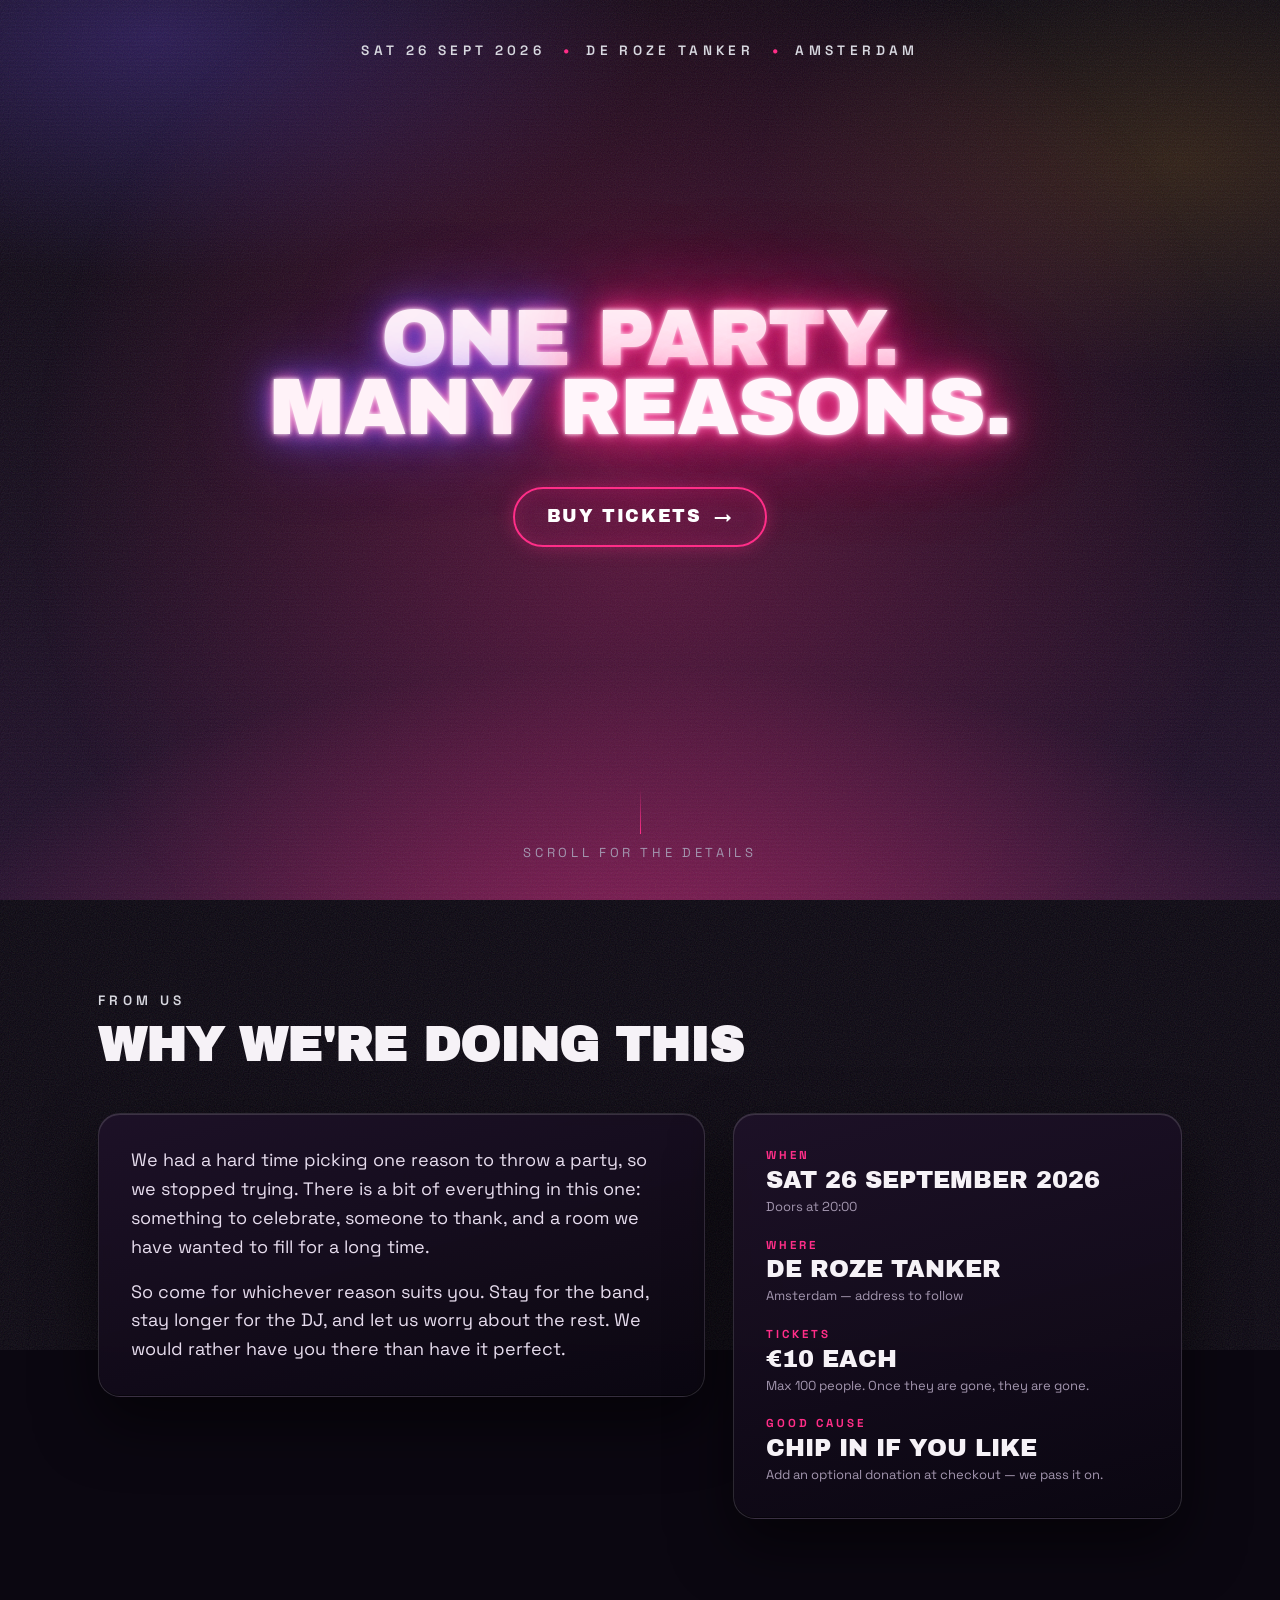
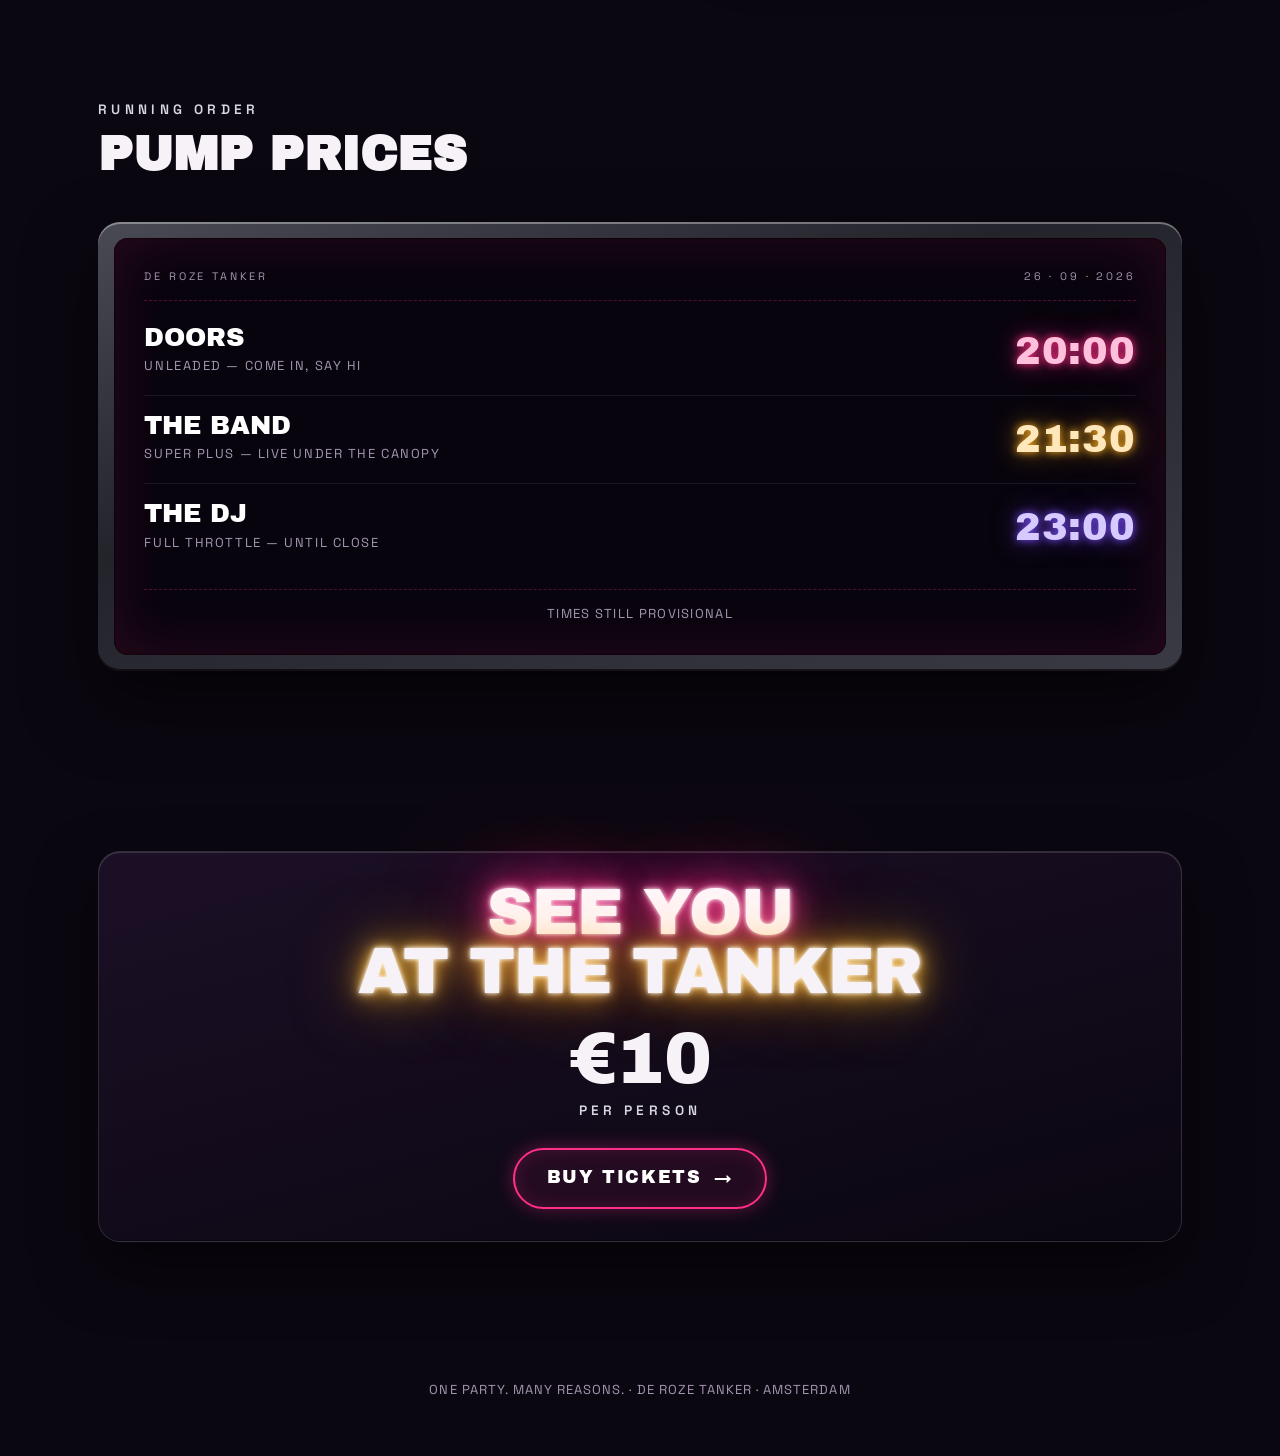
==== index.html @ 762e930d "One Party Many Reasons Website" ====
<!doctype html>
<html lang="en">
<head>
<meta charset="utf-8">
<meta name="viewport" content="width=device-width, initial-scale=1">
<title>One Party. Many Reasons. — De Roze Tanker, Amsterdam</title>
<meta name="description" content="A band, a DJ and a converted petrol station. One Party. Many Reasons. — De Roze Tanker Amsterdam, Saturday 26 September 2026.">
<meta name="theme-color" content="#0b0711">

<!-- Link preview (WhatsApp, iMessage, Signal) -->
<meta property="og:type" content="website">
<meta property="og:title" content="One Party. Many Reasons. — De Roze Tanker, Amsterdam">
<meta property="og:description" content="A band, a DJ and a converted petrol station. Saturday 26 September 2026.">

<link rel="icon" href="assets/favicon.svg" type="image/svg+xml">
<link rel="preconnect" href="https://fonts.googleapis.com">
<link rel="preconnect" href="https://fonts.gstatic.com" crossorigin>
<link rel="stylesheet" href="https://fonts.googleapis.com/css2?family=Archivo+Black&family=Space+Grotesk:wght@400;600;700&display=swap">
<link rel="stylesheet" href="css/theme.css">
<link rel="stylesheet" href="css/home.css">
</head>

<body>
<div class="atmosphere" aria-hidden="true"></div>
<div class="grain" aria-hidden="true"></div>
<div class="scanlines" aria-hidden="true"></div>

<div class="page">

  <!-- ================= HERO ================= -->
  <header class="hero">
    <div class="wrap hero__top">
      <!-- PLACEHOLDER: date -->
      <span class="eyebrow">Sat 26 Sept 2026</span>
      <span class="dot" aria-hidden="true">&bull;</span>
      <span class="eyebrow">De Roze Tanker</span>
      <span class="dot" aria-hidden="true">&bull;</span>
      <span class="eyebrow">Amsterdam</span>
    </div>

    <div class="wrap hero__main">
      <!-- Party name. "Party" and "Reasons" are pink (.neon); the rest is
           purple (.line--alt). -->
      <h1 class="display hero__title">
        <span class="line line--alt">One <span class="neon">Part<span class="flicker">y</span>.</span></span>
        <span class="line line--alt">Many <span class="neon">Reasons.</span></span>
      </h1>

      <a class="btn btn--pulse hero__cta" href="tickets.html">
        Buy tickets
        <span aria-hidden="true">&rarr;</span>
      </a>
    </div>

    <div class="wrap hero__bottom">
      <span class="scroll-cue" aria-hidden="true"></span>
      <span>Scroll for the details</span>
    </div>
  </header>

  <main>

    <!-- ================= PERSONAL NOTE ================= -->
    <section class="section" id="info">
      <div class="wrap">
        <!-- Wording comes from PERSONAL_NOTE in js/config.js — edit it there. -->
        <div class="section__head">
          <p class="eyebrow" id="note-eyebrow"></p>
          <h2 class="section__title" id="note-title"></h2>
        </div>

        <div class="info-grid">
          <div class="panel">
            <div id="note-body"></div>
            <p class="note-signoff" id="note-signoff"></p>
          </div>

          <div class="panel">
            <ul class="fact-list">
              <li class="fact">
                <span class="fact__label">When</span>
                <!-- PLACEHOLDER: date -->
                <span class="fact__value">Sat 26 September 2026</span>
                <span class="fact__note">Doors at 20:00</span>
              </li>
              <li class="fact">
                <span class="fact__label">Where</span>
                <span class="fact__value">De Roze Tanker</span>
                <!-- PLACEHOLDER: street address -->
                <span class="fact__note">Amsterdam &mdash; address to follow</span>
              </li>
              <li class="fact">
                <span class="fact__label">Tickets</span>
                <span class="fact__value">&euro;10 each</span>
                <span class="fact__note">Max 100 people. Once they are gone, they are gone.</span>
              </li>
              <li class="fact">
                <span class="fact__label">Good cause</span>
                <span class="fact__value">Chip in if you like</span>
                <span class="fact__note">Add an optional donation at checkout &mdash; we pass it on.</span>
              </li>
            </ul>
          </div>
        </div>
      </div>
    </section>

    <!-- ================= TIMETABLE ================= -->
    <section class="section" id="timetable">
      <div class="wrap">
        <div class="section__head">
          <p class="eyebrow">Running order</p>
          <h2 class="section__title">Pump prices</h2>
        </div>

        <!-- Rows are generated from LINEUP in js/config.js — edit them there. -->
        <div class="board">
          <div class="board__inner">
            <div class="board__head">
              <span>De Roze Tanker</span>
              <span>26 &middot; 09 &middot; 2026</span>
            </div>

            <ul class="board__rows" id="lineup-rows"></ul>

            <p class="board__foot" id="lineup-note"></p>
          </div>
        </div>
      </div>
    </section>

    <!-- ================= CLOSER ================= -->
    <section class="section">
      <div class="wrap">
        <div class="panel closer">
          <h2 class="closer__title display">
            <span class="neon">See you</span><br>
            <span class="neon--amber">at the tanker</span>
          </h2>
          <div class="price-strip">
            <div>
              <div class="price-strip__amount display">&euro;10</div>
              <p class="eyebrow" style="margin-top:.5rem">per person</p>
            </div>
          </div>
          <a class="btn btn--pulse" href="tickets.html">
            Buy tickets
            <span aria-hidden="true">&rarr;</span>
          </a>
        </div>
      </div>
    </section>

  </main>

  <footer class="site-footer">
    <div class="wrap">One Party. Many Reasons. &middot; De Roze Tanker &middot; Amsterdam</div>
  </footer>

</div>

<script type="module" src="js/home.js"></script>
</body>
</html>
---- css/theme.css ----
/* =========================================================================
   One Party. Many Reasons. — shared design system
   Theme: a pink neon petrol station forecourt, after dark.
   ========================================================================= */

/* ---------- Tokens ---------- */
:root {
  /* Colour */
  --night:        #0b0711;
  --night-2:      #150b1c;
  --night-3:      #1e1128;
  --pink:         #ff2e88;
  --magenta:      #ff6fb5;
  --amber:        #ffb020;
  --violet:       #7b4dff;
  --chrome:       #d8d8e0;
  --paper:        #f6f2f7;
  --muted:        #a396af;
  --danger:       #ff5a5a;

  /* Type */
  --font-display: "Archivo Black", "Arial Black", system-ui, sans-serif;
  --font-body:    "Space Grotesk", ui-sans-serif, system-ui, sans-serif;
  --font-mono:    "Space Grotesk", ui-monospace, monospace;

  /* Fluid type scale */
  /* The headline is a fixed two-line lockup, so this must keep the longest
     line ("Many Reasons.", 9.26em wide in Archivo Black) inside the content
     gutters at every viewport — the lines are `nowrap`, so an oversized value
     overflows sideways rather than wrapping.
     9.3vw tracks the container almost exactly (gutters are 5vw a side), which
     means the title fills the width on a phone; the 5rem cap stops it from
     dominating on a laptop. Re-tune both if the party name changes. */
  --fs-hero:  clamp(1.5rem, 9.3vw, 5rem);
  --fs-h2:    clamp(1.75rem, 5vw, 3rem);
  --fs-h3:    clamp(1.15rem, 2.5vw, 1.5rem);
  --fs-body:  clamp(1rem, 0.95rem + 0.3vw, 1.125rem);
  --fs-small:  0.8125rem;

  /* Space & shape */
  --gutter:   clamp(1.25rem, 5vw, 3rem);
  --radius:   14px;
  --radius-lg: 22px;
  --maxw:     1180px;

  /* Neon glow recipes */
  --glow-pink: 0 0 6px rgba(255, 46, 136, 0.9), 0 0 22px rgba(255, 46, 136, 0.55),
               0 0 55px rgba(255, 46, 136, 0.3);
  --glow-soft: 0 0 18px rgba(255, 46, 136, 0.35);
}

/* ---------- Reset ---------- */
*,
*::before,
*::after { box-sizing: border-box; }

html { -webkit-text-size-adjust: 100%; scroll-behavior: smooth; }

body {
  margin: 0;
  min-height: 100dvh;
  background: var(--night);
  color: var(--paper);
  font-family: var(--font-body);
  font-size: var(--fs-body);
  line-height: 1.6;
  overflow-x: hidden;
  -webkit-font-smoothing: antialiased;
}

img, svg { display: block; max-width: 100%; }
h1, h2, h3, p, figure { margin: 0; }
a { color: inherit; }

button,
input,
select { font: inherit; color: inherit; }

:focus-visible {
  outline: 2px solid var(--magenta);
  outline-offset: 3px;
  border-radius: 4px;
}

/* Screen-reader-only, and the spam honeypot */
.sr-only,
.honeypot {
  position: absolute;
  width: 1px;
  height: 1px;
  padding: 0;
  margin: -1px;
  overflow: hidden;
  clip: rect(0 0 0 0);
  white-space: nowrap;
  border: 0;
}

/* ---------- Page atmosphere ---------- */
/* Forecourt haze: a pink horizon glow behind everything. */
.atmosphere {
  position: fixed;
  inset: 0;
  z-index: 0;
  pointer-events: none;
  background:
    radial-gradient(90% 55% at 50% 108%, rgba(255, 46, 136, 0.42) 0%, rgba(255, 46, 136, 0) 62%),
    radial-gradient(65% 45% at 12% 4%,   rgba(123, 77, 255, 0.28) 0%, rgba(123, 77, 255, 0) 60%),
    radial-gradient(55% 40% at 92% 18%,  rgba(255, 176, 32, 0.14) 0%, rgba(255, 176, 32, 0) 60%),
    linear-gradient(180deg, var(--night) 0%, var(--night-2) 55%, #220f2c 100%);
}

/* Film grain + scanlines, sitting on top of the haze. */
.grain {
  position: fixed;
  inset: -50%;
  z-index: 1;
  pointer-events: none;
  opacity: 0.22;
  background-image: url("data:image/svg+xml,%3Csvg xmlns='http://www.w3.org/2000/svg' width='240' height='240'%3E%3Cfilter id='n'%3E%3CfeTurbulence type='fractalNoise' baseFrequency='0.85' numOctaves='3'/%3E%3C/filter%3E%3Crect width='240' height='240' filter='url(%23n)' opacity='0.55'/%3E%3C/svg%3E");
}

.scanlines {
  position: fixed;
  inset: 0;
  z-index: 1;
  pointer-events: none;
  opacity: 0.35;
  background: repeating-linear-gradient(
    180deg,
    rgba(0, 0, 0, 0) 0px,
    rgba(0, 0, 0, 0) 2px,
    rgba(0, 0, 0, 0.18) 3px,
    rgba(0, 0, 0, 0) 4px
  );
}

/* Everything real sits above the atmosphere layers. */
.page { position: relative; z-index: 2; }

/* ---------- Layout ---------- */
.wrap {
  width: 100%;
  max-width: var(--maxw);
  margin-inline: auto;
  padding-inline: var(--gutter);
}

.stack > * + * { margin-top: var(--stack-gap, 1rem); }

/* ---------- Typography helpers ---------- */
.eyebrow {
  font-size: clamp(0.7rem, 2.2vw, 0.85rem);
  letter-spacing: 0.32em;
  text-transform: uppercase;
  color: var(--chrome);
  font-weight: 600;
}

.display {
  font-family: var(--font-display);
  text-transform: uppercase;
  line-height: 0.86;
  letter-spacing: -0.01em;
  font-weight: 400;
}

/* The neon tube effect: bright core, coloured halo. */
.neon {
  color: #fff6fb;
  text-shadow:
    0 0 4px #fff,
    0 0 12px var(--magenta),
    0 0 30px var(--pink),
    0 0 70px rgba(255, 46, 136, 0.75),
    0 0 120px rgba(255, 46, 136, 0.45);
}

.neon--amber {
  text-shadow:
    0 0 4px #fff,
    0 0 12px #ffd07a,
    0 0 30px var(--amber),
    0 0 70px rgba(255, 176, 32, 0.6);
}

.lede {
  color: #e6dced;
  max-width: 58ch;
}

.muted { color: var(--muted); }

/* ---------- Buttons ---------- */
.btn {
  --btn-accent: var(--pink);
  display: inline-flex;
  align-items: center;
  justify-content: center;
  gap: 0.7em;
  min-height: 56px;
  padding: 0.9rem 2rem;
  border: 2px solid var(--btn-accent);
  border-radius: 999px;
  background: rgba(255, 46, 136, 0.08);
  color: #fff;
  font-family: var(--font-display);
  font-size: clamp(0.95rem, 2.6vw, 1.1rem);
  letter-spacing: 0.09em;
  text-transform: uppercase;
  text-decoration: none;
  cursor: pointer;
  box-shadow: var(--glow-soft), inset 0 0 18px rgba(255, 46, 136, 0.16);
  transition: transform 0.18s ease, box-shadow 0.25s ease, background-color 0.25s ease;
}

.btn:hover:not(:disabled) {
  background: rgba(255, 46, 136, 0.2);
  box-shadow: var(--glow-pink), inset 0 0 26px rgba(255, 46, 136, 0.3);
  transform: translateY(-2px);
}

.btn:active:not(:disabled) { transform: translateY(0); }

.btn:disabled {
  opacity: 0.45;
  cursor: not-allowed;
  box-shadow: none;
}

.btn--ghost {
  --btn-accent: rgba(216, 216, 224, 0.35);
  background: transparent;
  box-shadow: none;
  color: var(--chrome);
  font-family: var(--font-body);
  font-weight: 600;
  letter-spacing: 0.04em;
  min-height: 48px;
  padding: 0.7rem 1.4rem;
}

.btn--ghost:hover:not(:disabled) {
  background: rgba(216, 216, 224, 0.08);
  box-shadow: none;
  color: #fff;
}

.btn--block { width: 100%; }

/* ---------- Panels ---------- */
/* A chrome-bezelled instrument panel, like a pump housing. */
.panel {
  position: relative;
  border-radius: var(--radius-lg);
  padding: clamp(1.25rem, 4vw, 2rem);
  background: linear-gradient(165deg, rgba(30, 17, 40, 0.92), rgba(11, 7, 17, 0.94));
  border: 1px solid rgba(216, 216, 224, 0.16);
  box-shadow:
    inset 0 1px 0 rgba(255, 255, 255, 0.14),
    inset 0 -1px 0 rgba(0, 0, 0, 0.5),
    0 26px 60px rgba(0, 0, 0, 0.55);
  backdrop-filter: blur(6px);
}

.panel--tight { padding: clamp(1rem, 3vw, 1.4rem); }

/* ---------- Chrome divider ---------- */
.rule {
  height: 1px;
  border: 0;
  margin: 0;
  background: linear-gradient(
    90deg,
    transparent,
    rgba(216, 216, 224, 0.32) 20%,
    rgba(255, 46, 136, 0.5) 50%,
    rgba(216, 216, 224, 0.32) 80%,
    transparent
  );
}

/* ---------- Footer ---------- */
.site-footer {
  padding: 3rem 0 3.5rem;
  text-align: center;
  color: var(--muted);
  font-size: var(--fs-small);
  letter-spacing: 0.08em;
  text-transform: uppercase;
}

/* ---------- Motion ---------- */
@media (prefers-reduced-motion: reduce) {
  html { scroll-behavior: auto; }

  *,
  *::before,
  *::after {
    animation-duration: 0.001ms !important;
    animation-iteration-count: 1 !important;
    transition-duration: 0.001ms !important;
  }
}
---- css/home.css ----
/* =========================================================================
   Home page — the forecourt
   ========================================================================= */

/* ---------- Hero ---------- */
.hero {
  position: relative;
  min-height: 100svh;
  display: grid;
  grid-template-rows: auto 1fr auto;
  padding-block: clamp(1.5rem, 4vh, 2.5rem) clamp(1.5rem, 4vh, 2.5rem);
  text-align: center;
  overflow: hidden;
}

/* The pump-island canopy light: a cone of pink spilling down the page. */
.hero::before {
  content: "";
  position: absolute;
  top: -22vh;
  left: 50%;
  width: min(150vw, 1400px);
  aspect-ratio: 1 / 1;
  translate: -50% 0;
  background: radial-gradient(circle, rgba(255, 46, 136, 0.28) 0%, rgba(255, 46, 136, 0) 62%);
  pointer-events: none;
}

.hero__top,
.hero__main,
.hero__bottom { position: relative; }

.hero__top {
  display: flex;
  flex-wrap: wrap;
  justify-content: center;
  align-items: center;
  gap: 0.5rem 1.1rem;
}

.hero__top .dot { color: var(--pink); }

.hero__main {
  display: flex;
  flex-direction: column;
  justify-content: center;
  align-items: center;
  gap: clamp(1.25rem, 4vh, 2.25rem);
  padding-block: clamp(2rem, 6vh, 3rem);
}

/* No max-width: the longest line ("Many Reasons." — 9.26em in Archivo Black)
   is what --fs-hero is sized against, so the natural width is the constraint.
   A ch-based cap here would clip it back into a wrap. */
.hero__title {
  font-size: var(--fs-hero);
}

/* The name is a deliberate two-line lockup: "One Party." over "Many Reasons.".
   Without nowrap the second line breaks into "Many" / "Reasons." as soon as the
   font outgrows the container, and the headline silently becomes three lines on
   wide screens while staying two on a phone. --fs-hero guarantees the fit. */
.hero__title .line {
  display: block;
  white-space: nowrap;
}

/* Second line reads cooler — violet-leaning halo for contrast. */
.hero__title .line--alt {
  color: #fff2f8;
  text-shadow:
    0 0 4px #fff,
    0 0 14px var(--magenta),
    0 0 34px var(--violet),
    0 0 80px rgba(123, 77, 255, 0.6);
}

/* One letter buzzes like a tired tube. */
.flicker { animation: flicker 7s infinite steps(1, end); }

@keyframes flicker {
  0%, 41%, 43.5%, 45%, 47.5%, 100% { opacity: 1; }
  42%, 44%, 46% { opacity: 0.28; }
}

.hero__cta { margin-top: 0.5rem; }

/* ---------- Hero on a phone ---------- */
/* The meta row wraps at this width, which can strand a separator dot at the
   start of the second line. Drop the dots and space the items instead. */
@media (max-width: 620px) {
  .hero__top { gap: 0.3rem 1.15rem; }
  .hero__top .dot { display: none; }
}

/* With only a title and a button left in it, a full-height hero on a phone
   leaves ~210px of dead space above and below the content — centring it more
   tightly cannot fix that, because the empty band is whatever is left over.
   So the hero gives up some height instead: the title still owns the screen,
   and the section below now fills the bottom of the fold rather than nothing,
   which doubles as the signal that there is more to scroll to. */
@media (max-width: 640px) {
  .hero { min-height: 78svh; }

  .hero__main {
    padding-block: clamp(1rem, 3vh, 1.75rem);
    gap: clamp(1.25rem, 3.5vh, 2rem);
  }

  /* Bigger tap target, and it gives the button more presence next to the
     now-larger title. */
  .hero__cta {
    min-height: 62px;
    padding-inline: 2.4rem;
  }
}

/* Pulsing halo on the main call to action. */
@media (prefers-reduced-motion: no-preference) {
  .btn--pulse { animation: pulse 3.2s ease-in-out infinite; }

  @keyframes pulse {
    0%, 100% { box-shadow: var(--glow-soft), inset 0 0 18px rgba(255, 46, 136, 0.16); }
    50%      { box-shadow: var(--glow-pink), inset 0 0 26px rgba(255, 46, 136, 0.28); }
  }
}

.hero__bottom {
  display: flex;
  flex-direction: column;
  align-items: center;
  gap: 0.6rem;
  color: var(--muted);
  font-size: var(--fs-small);
  letter-spacing: 0.28em;
  text-transform: uppercase;
}

.scroll-cue {
  width: 1px;
  height: 46px;
  background: linear-gradient(180deg, rgba(255, 46, 136, 0), var(--pink));
}

@media (prefers-reduced-motion: no-preference) {
  .scroll-cue { animation: drip 2.4s ease-in-out infinite; transform-origin: top; }

  @keyframes drip {
    0%, 100% { transform: scaleY(0.4); opacity: 0.4; }
    50%      { transform: scaleY(1);   opacity: 1; }
  }
}

/* ---------- Generic section ---------- */
.section { padding-block: clamp(3.5rem, 10vh, 7rem); }

.section__head {
  display: flex;
  flex-direction: column;
  gap: 0.6rem;
  margin-bottom: clamp(1.75rem, 5vw, 2.75rem);
}

.section__title {
  font-size: var(--fs-h2);
  font-family: var(--font-display);
  text-transform: uppercase;
  line-height: 1;
}

/* ---------- Info grid ---------- */
.info-grid {
  display: grid;
  gap: clamp(1rem, 3vw, 1.75rem);
}

@media (min-width: 768px) {
  .info-grid { grid-template-columns: 1.35fr 1fr; align-items: start; }
}

/* Paragraphs of the personal note, and the name(s) underneath it. */
#note-body .lede + .lede { margin-top: 1rem; }

.note-signoff {
  margin-top: 1.5rem;
  font-family: var(--font-display);
  text-transform: uppercase;
  letter-spacing: 0.06em;
  font-size: clamp(0.95rem, 2.4vw, 1.1rem);
  color: var(--pink);
}

.fact-list {
  display: grid;
  gap: 1.1rem;
  list-style: none;
  margin: 0;
  padding: 0;
}

.fact {
  display: grid;
  gap: 0.15rem;
}

.fact__label {
  font-size: 0.72rem;
  letter-spacing: 0.26em;
  text-transform: uppercase;
  color: var(--pink);
  font-weight: 700;
}

.fact__value {
  font-family: var(--font-display);
  text-transform: uppercase;
  font-size: clamp(1.1rem, 3.4vw, 1.5rem);
  line-height: 1.15;
}

.fact__note {
  color: var(--muted);
  font-size: var(--fs-small);
}

/* ---------- Timetable: the station price board ---------- */
.board {
  --led: var(--pink);
  border-radius: var(--radius-lg);
  padding: clamp(0.7rem, 2.2vw, 1rem);
  background: linear-gradient(160deg, #4a4a55, #23232c 40%, #3a3a45);
  box-shadow:
    inset 0 2px 0 rgba(255, 255, 255, 0.35),
    inset 0 -2px 0 rgba(0, 0, 0, 0.6),
    0 30px 70px rgba(0, 0, 0, 0.6);
}

.board__inner {
  border-radius: calc(var(--radius-lg) - 8px);
  padding: clamp(1.1rem, 3.5vw, 1.9rem);
  background: #08040d;
  box-shadow: inset 0 0 60px rgba(255, 46, 136, 0.14), inset 0 0 0 1px rgba(0, 0, 0, 0.9);
}

.board__head {
  display: flex;
  justify-content: space-between;
  align-items: baseline;
  gap: 1rem;
  padding-bottom: 0.9rem;
  margin-bottom: 0.4rem;
  border-bottom: 1px dashed rgba(255, 46, 136, 0.28);
}

.board__head span {
  font-size: 0.68rem;
  letter-spacing: 0.26em;
  text-transform: uppercase;
  color: var(--muted);
}

.board__rows {
  list-style: none;
  margin: 0;
  padding: 0;
}

.slot {
  --led: var(--pink);
  display: grid;
  grid-template-columns: 1fr auto;
  align-items: center;
  gap: 0.35rem 1rem;
  padding-block: clamp(0.85rem, 2.6vw, 1.1rem);
  border-bottom: 1px solid rgba(216, 216, 224, 0.09);
}

.slot:last-child { border-bottom: 0; }

.slot--band { --led: var(--amber); }
.slot--dj   { --led: var(--violet); }

.slot__name {
  font-family: var(--font-display);
  text-transform: uppercase;
  font-size: clamp(1.05rem, 4.2vw, 1.6rem);
  line-height: 1;
  color: #fff;
}

.slot__sub {
  grid-column: 1;
  font-size: var(--fs-small);
  color: var(--muted);
  letter-spacing: 0.12em;
  text-transform: uppercase;
}

/* LED-style time readout. */
.slot__time {
  grid-row: 1 / span 2;
  grid-column: 2;
  font-family: var(--font-display);
  font-size: clamp(1.35rem, 6vw, 2.4rem);
  line-height: 1;
  letter-spacing: 0.02em;
  color: color-mix(in srgb, var(--led) 30%, #fff);
  text-shadow: 0 0 8px var(--led), 0 0 26px color-mix(in srgb, var(--led) 60%, transparent);
  font-variant-numeric: tabular-nums;
}

.board__foot {
  margin-top: 1.1rem;
  padding-top: 0.9rem;
  border-top: 1px dashed rgba(255, 46, 136, 0.28);
  font-size: var(--fs-small);
  color: var(--muted);
  text-align: center;
  letter-spacing: 0.1em;
  text-transform: uppercase;
}

/* ---------- Price strip ---------- */
.price-strip {
  display: flex;
  flex-wrap: wrap;
  align-items: center;
  justify-content: center;
  gap: clamp(1rem, 4vw, 2.5rem);
  text-align: center;
}

.price-strip__amount {
  font-family: var(--font-display);
  font-size: clamp(2.5rem, 10vw, 4.5rem);
  line-height: 0.9;
}

/* ---------- Closing call to action ---------- */
.closer {
  text-align: center;
  display: grid;
  justify-items: center;
  gap: clamp(1rem, 3vw, 1.6rem);
}

.closer__title {
  font-family: var(--font-display);
  text-transform: uppercase;
  font-size: clamp(1.9rem, 8vw, 4rem);
  line-height: 0.92;
}
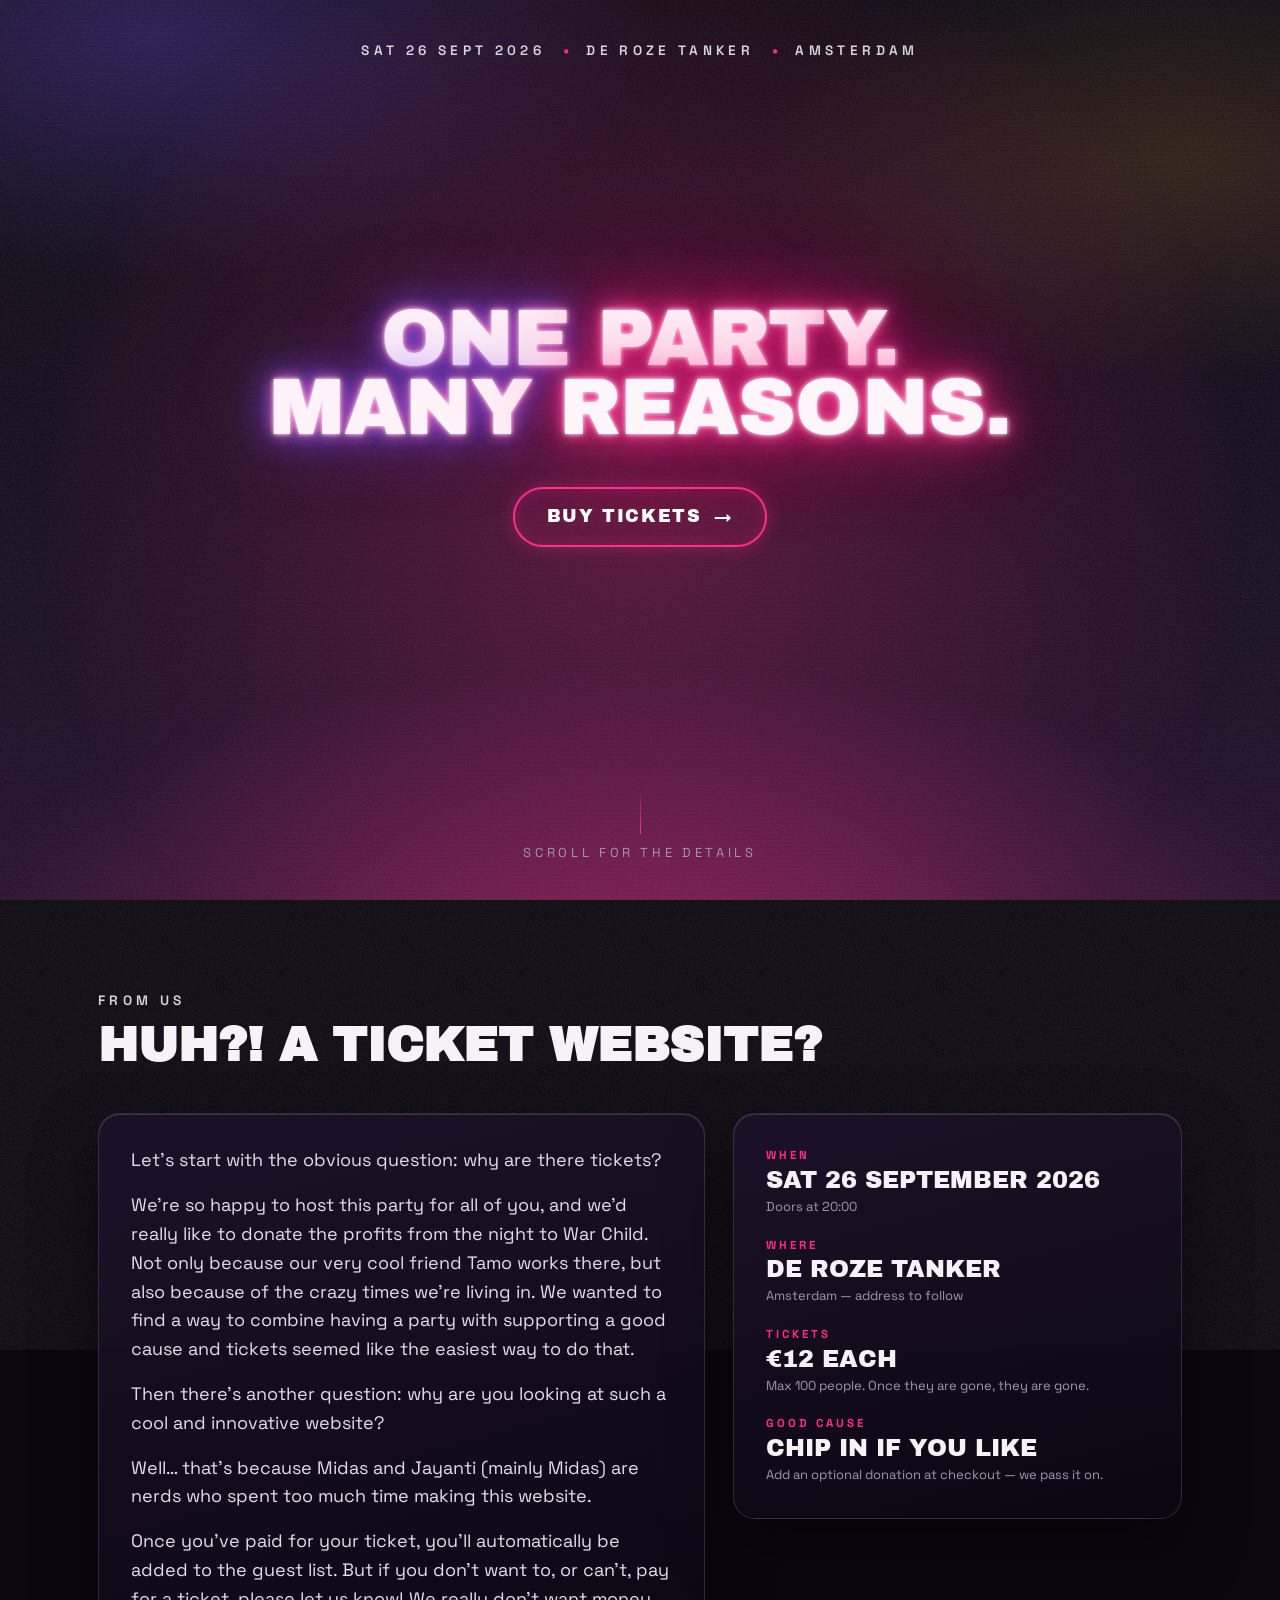
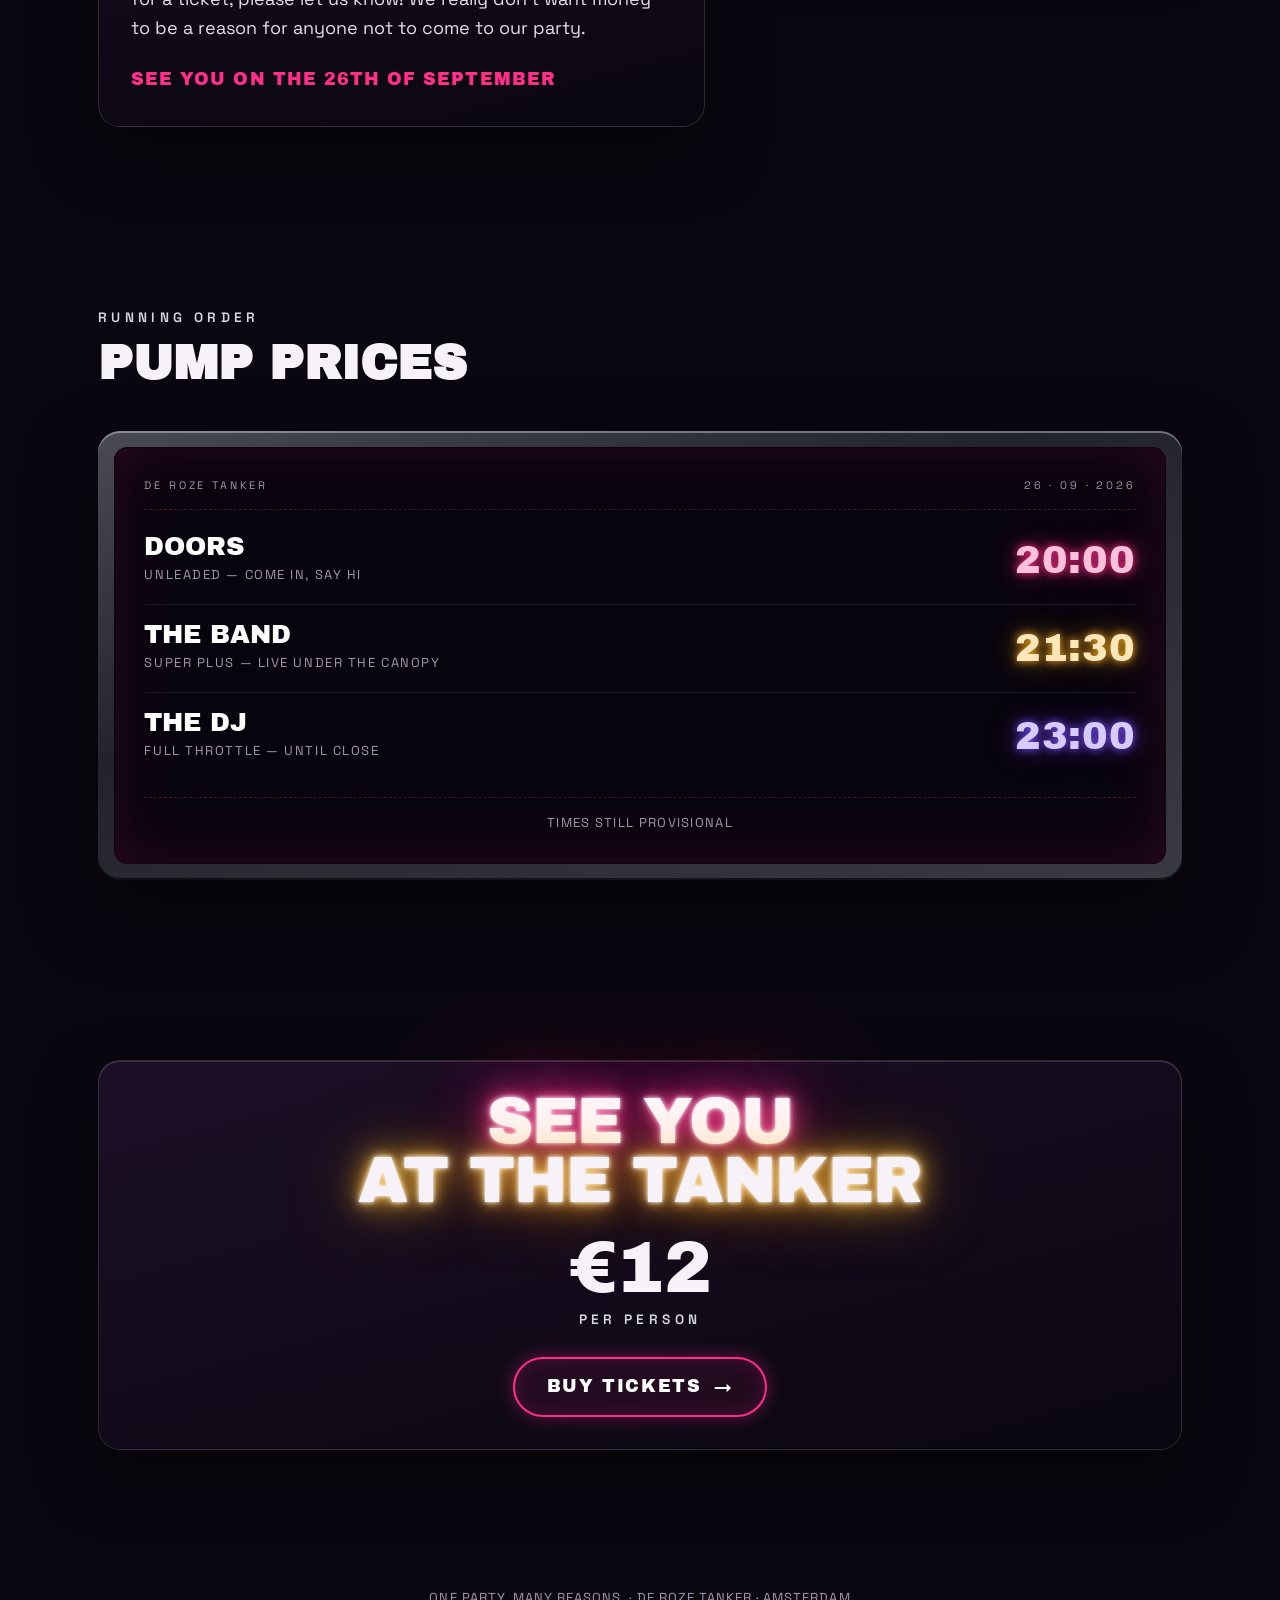
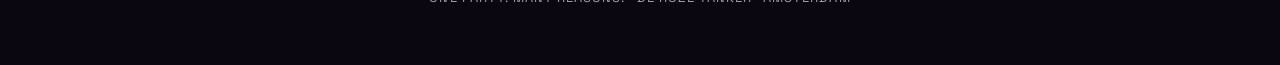
==== commit 1c317808: "Switch payments to Rabobank; add the real personal note; fix stale prices The home page still advert" ====
--- a/index.html
+++ b/index.html
@@ -91,7 +91,7 @@
               </li>
               <li class="fact">
                 <span class="fact__label">Tickets</span>
-                <span class="fact__value">&euro;10 each</span>
+                <span class="fact__value" id="fact-price">&euro;10 each</span>
                 <span class="fact__note">Max 100 people. Once they are gone, they are gone.</span>
               </li>
               <li class="fact">
@@ -139,7 +139,7 @@
           </h2>
           <div class="price-strip">
             <div>
-              <div class="price-strip__amount display">&euro;10</div>
+              <div class="price-strip__amount display" id="closer-price">&euro;10</div>
               <p class="eyebrow" style="margin-top:.5rem">per person</p>
             </div>
           </div>
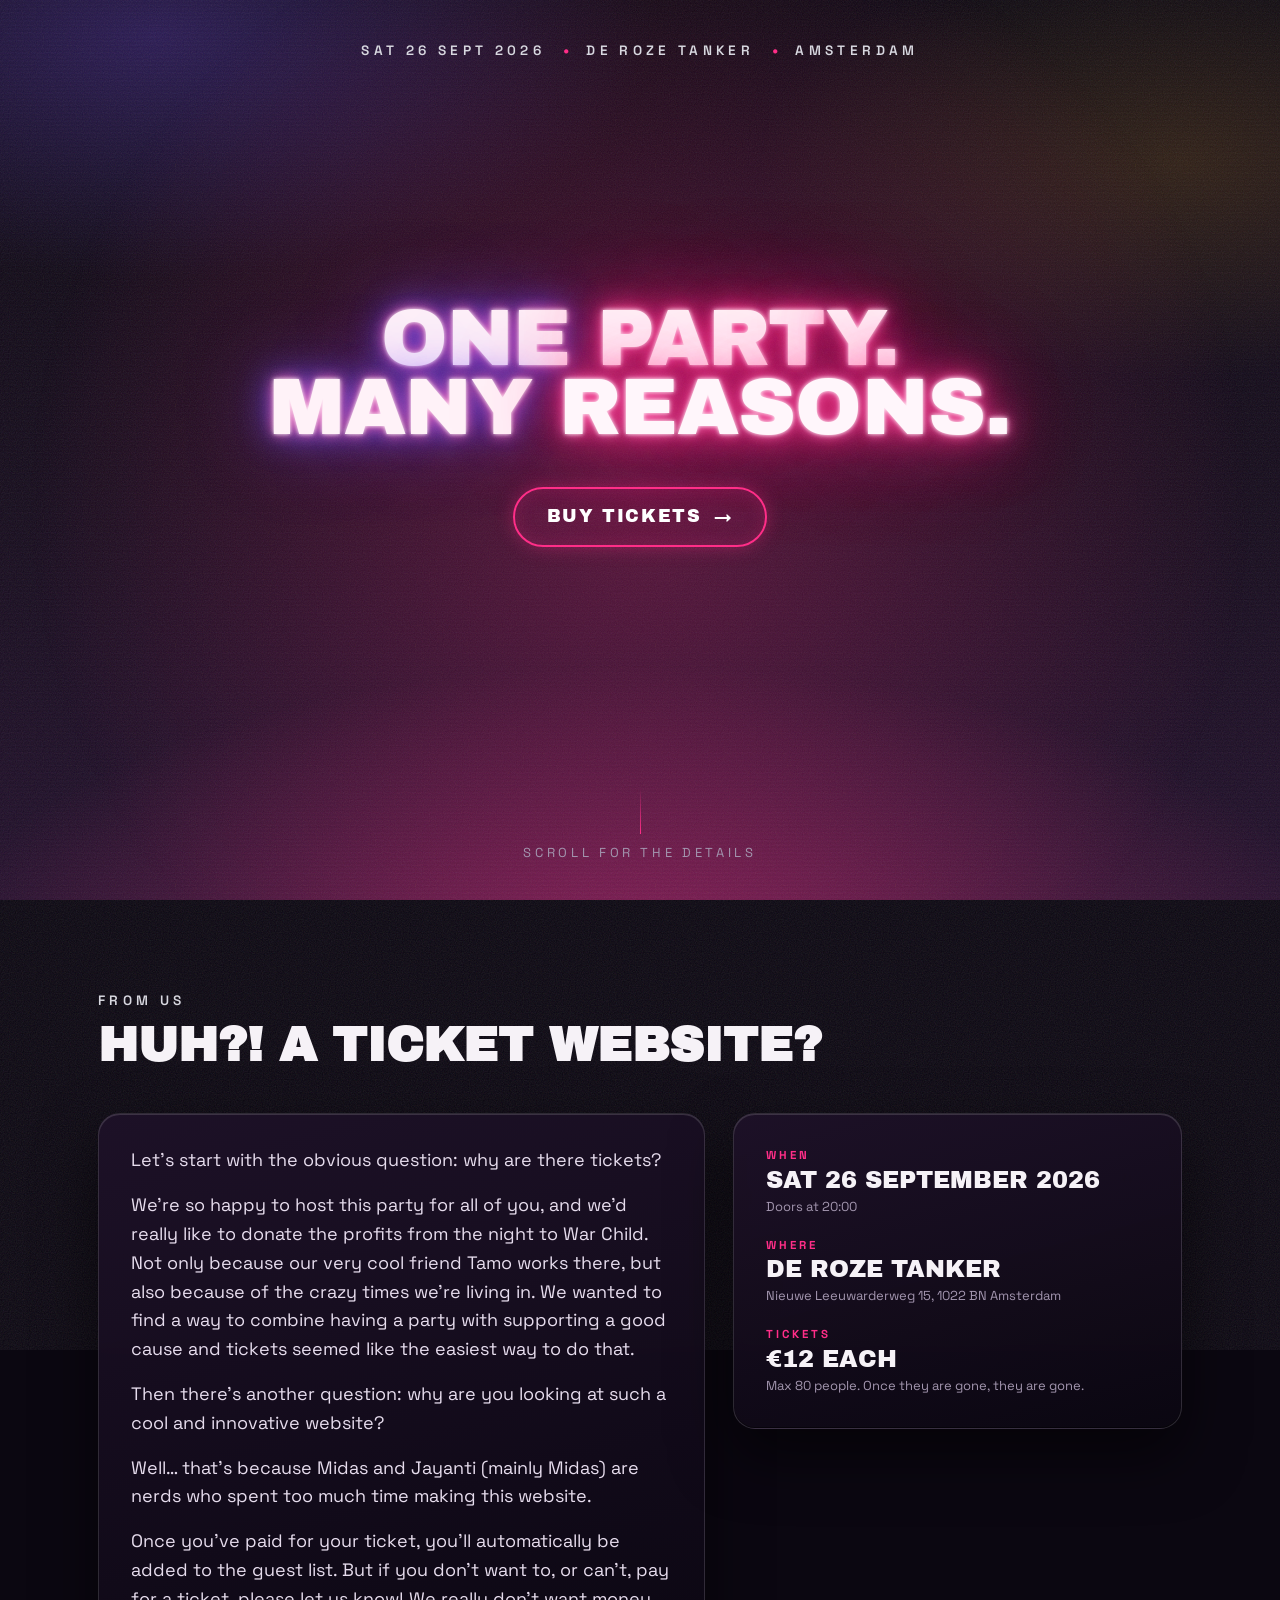
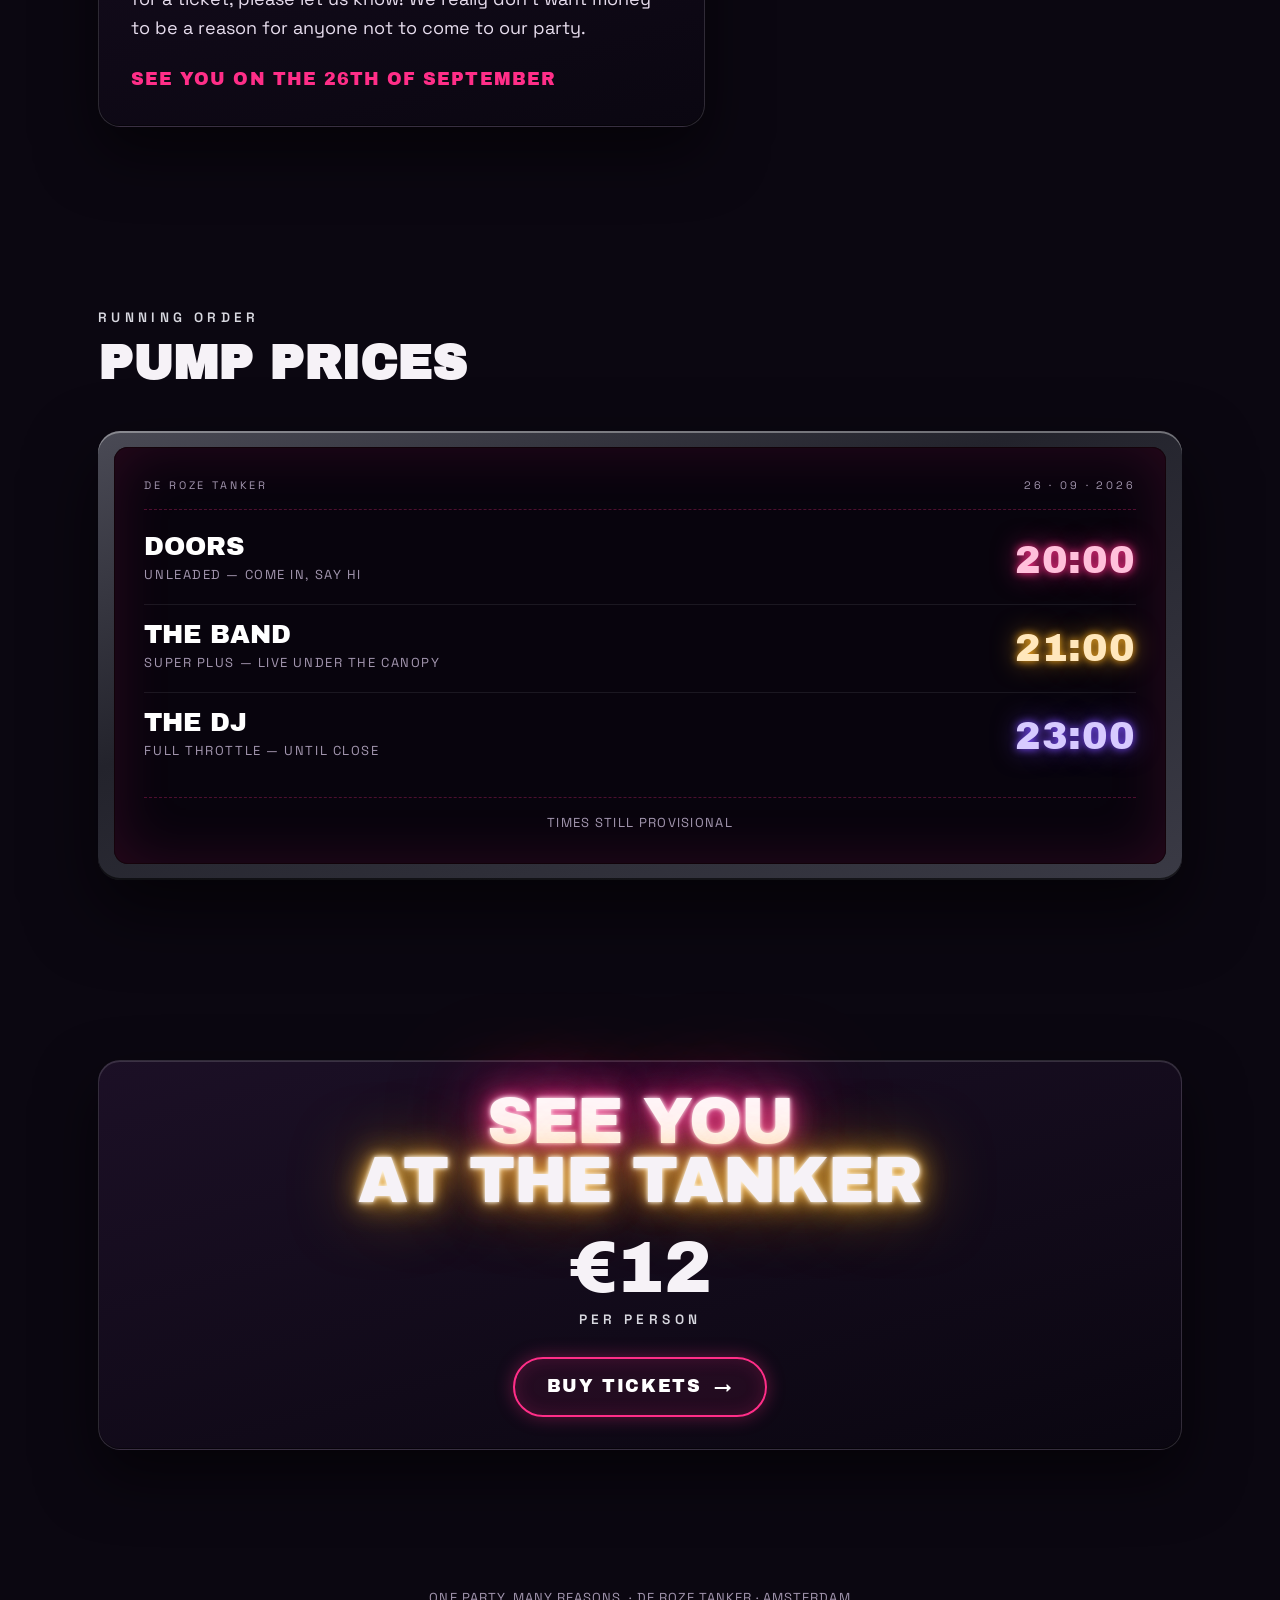
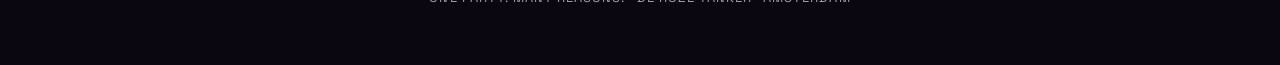
==== commit f85f7de7: "Location, timetable, price fix" ====
--- a/index.html
+++ b/index.html
@@ -87,17 +87,12 @@
                 <span class="fact__label">Where</span>
                 <span class="fact__value">De Roze Tanker</span>
                 <!-- PLACEHOLDER: street address -->
-                <span class="fact__note">Amsterdam &mdash; address to follow</span>
+                <span class="fact__note">Nieuwe Leeuwarderweg 15, 1022 BN Amsterdam</span>
               </li>
               <li class="fact">
                 <span class="fact__label">Tickets</span>
                 <span class="fact__value" id="fact-price">&euro;10 each</span>
-                <span class="fact__note">Max 100 people. Once they are gone, they are gone.</span>
-              </li>
-              <li class="fact">
-                <span class="fact__label">Good cause</span>
-                <span class="fact__value">Chip in if you like</span>
-                <span class="fact__note">Add an optional donation at checkout &mdash; we pass it on.</span>
+                <span class="fact__note">Max 80 people. Once they are gone, they are gone.</span>
               </li>
             </ul>
           </div>
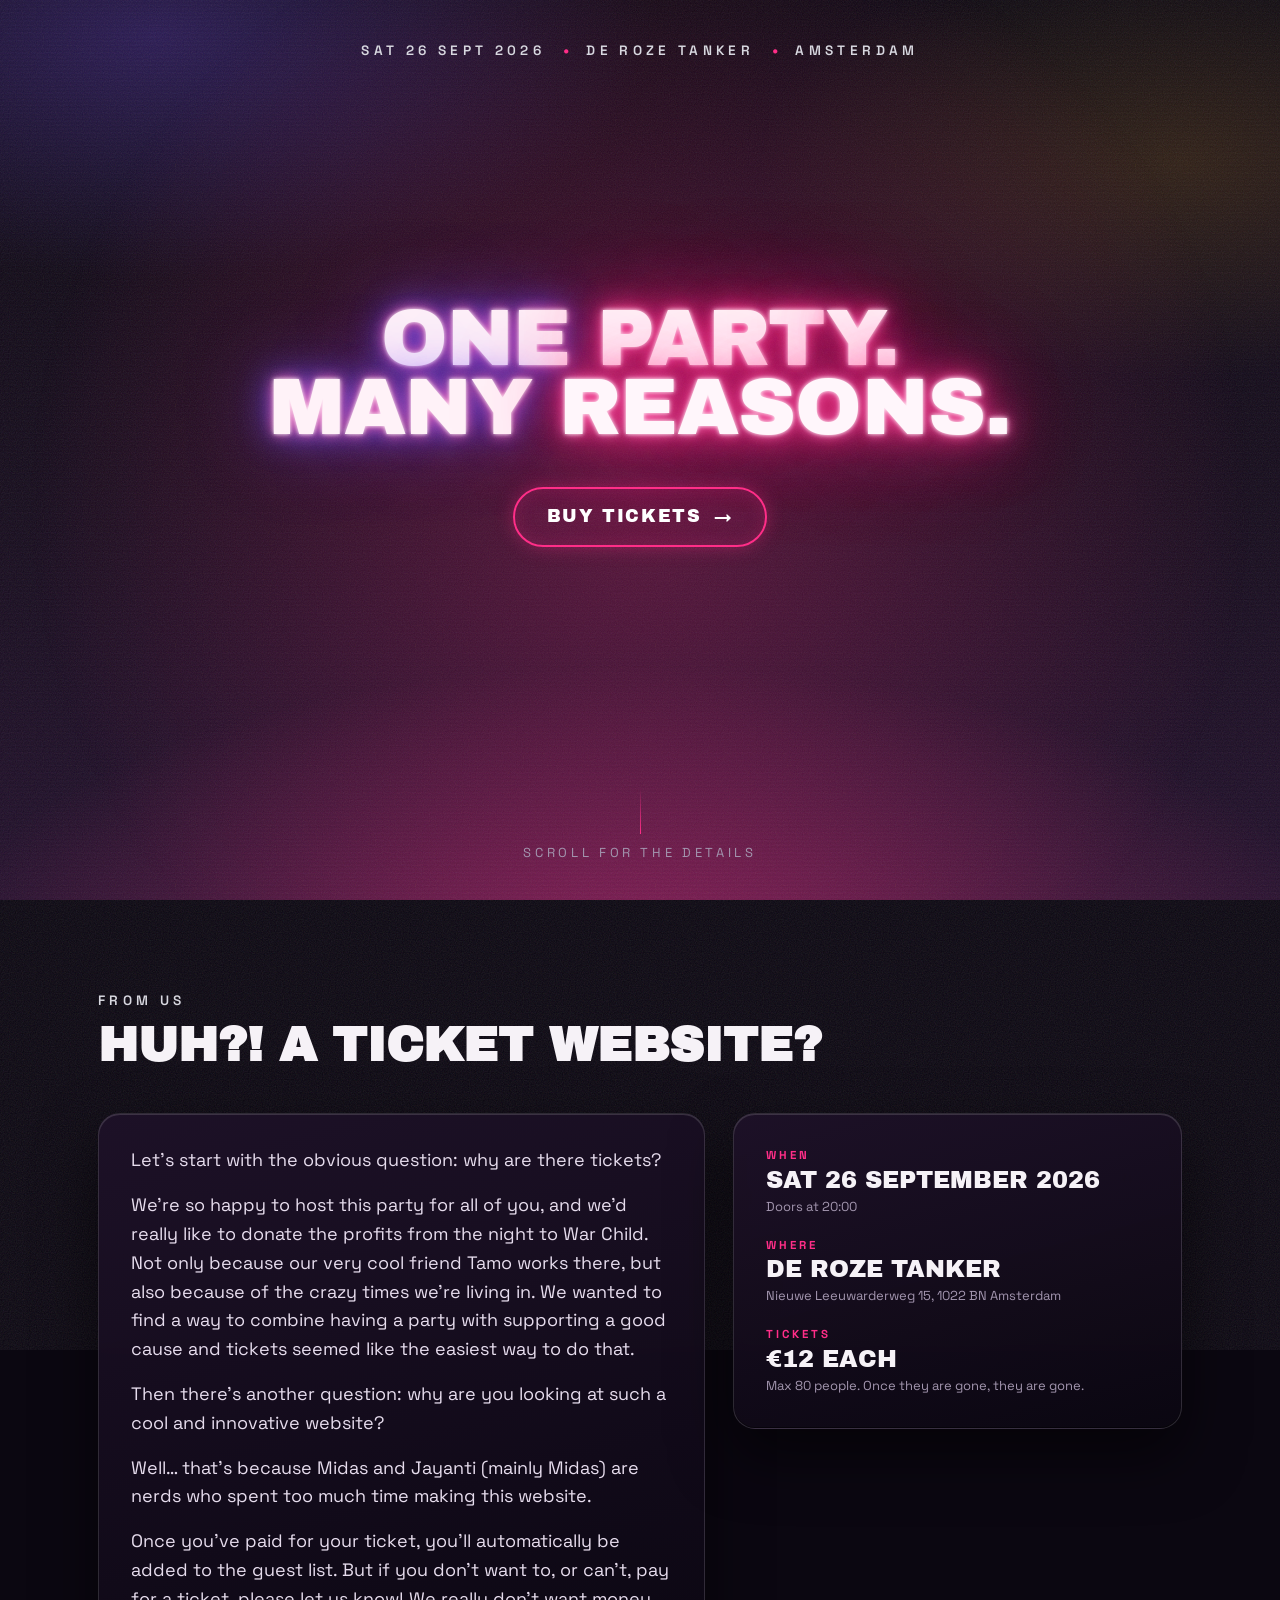
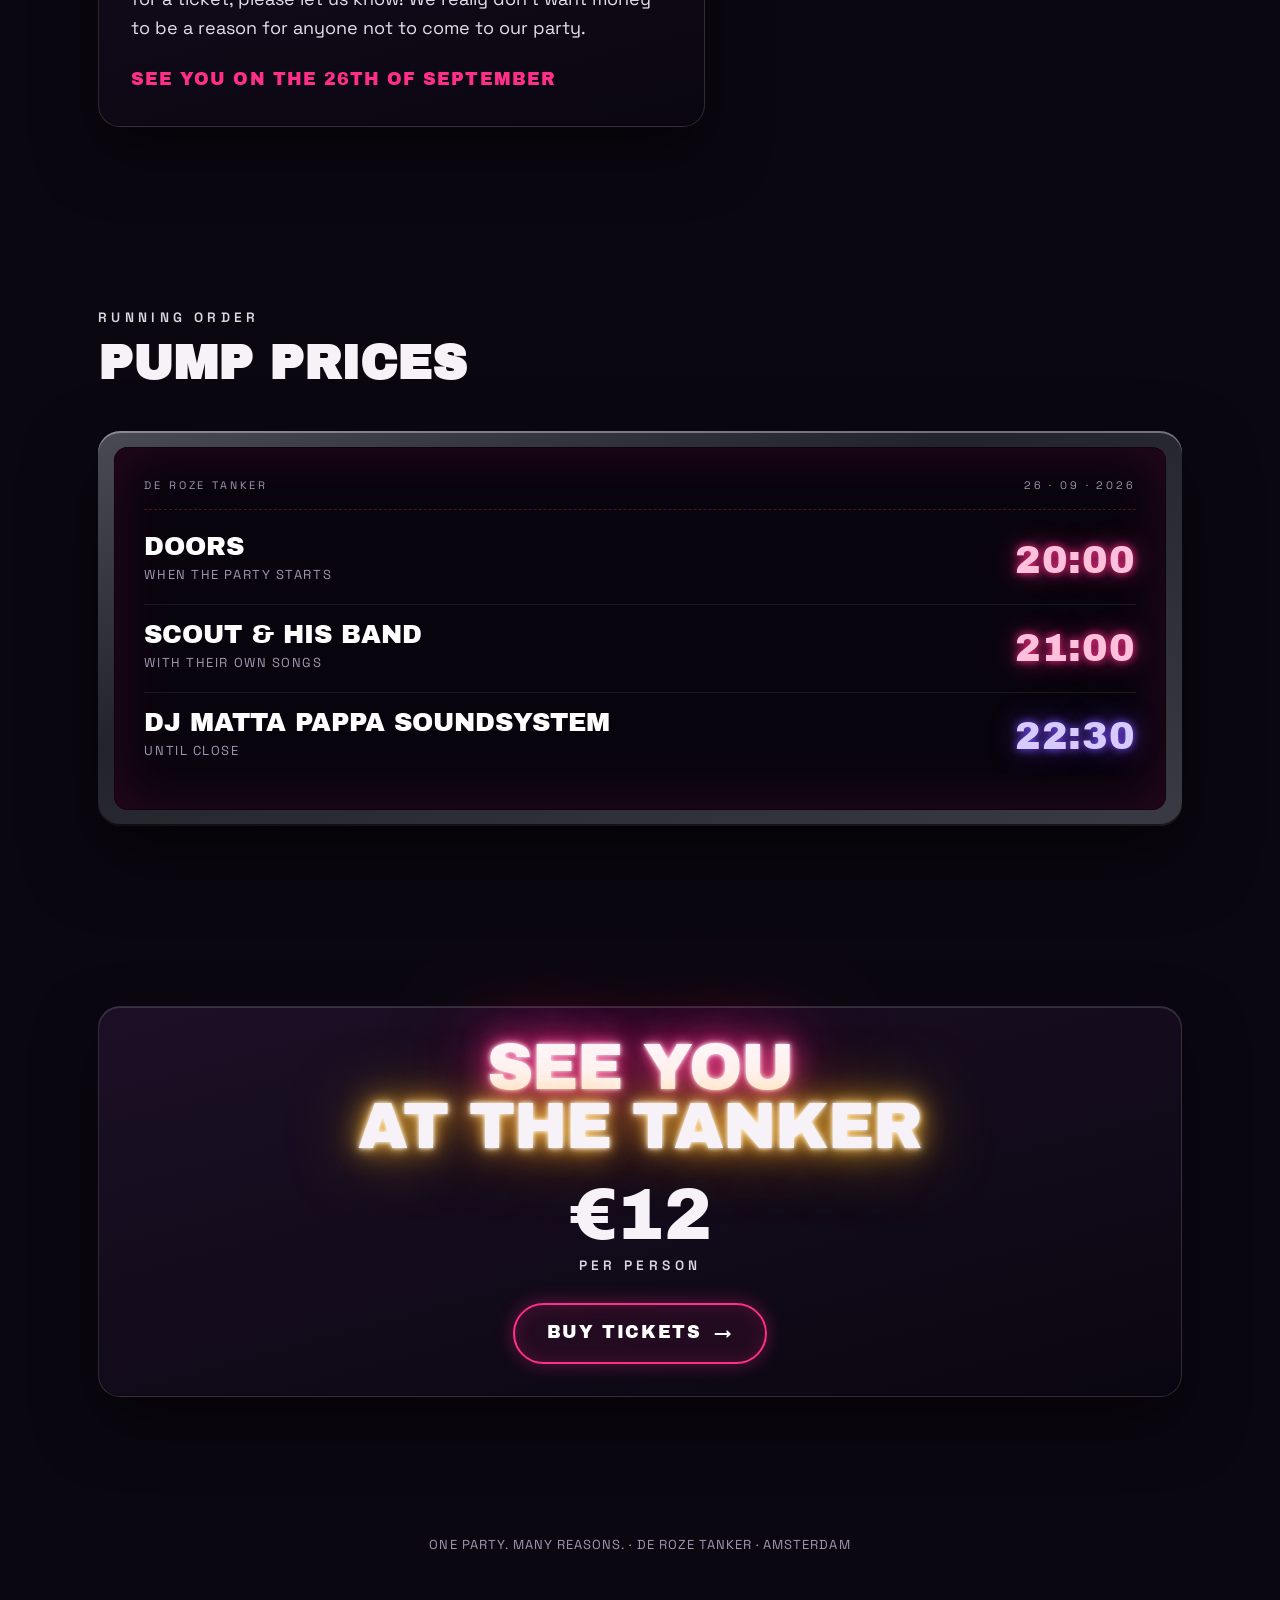
==== commit 621cc3ef: "sold out toggle functionality" ====
--- a/index.html
+++ b/index.html
@@ -92,7 +92,7 @@
               <li class="fact">
                 <span class="fact__label">Tickets</span>
                 <span class="fact__value" id="fact-price">&euro;10 each</span>
-                <span class="fact__note">Max 80 people. Once they are gone, they are gone.</span>
+                <span class="fact__note" id="fact-tickets-note">Max 80 people. Once they are gone, they are gone.</span>
               </li>
             </ul>
           </div>
